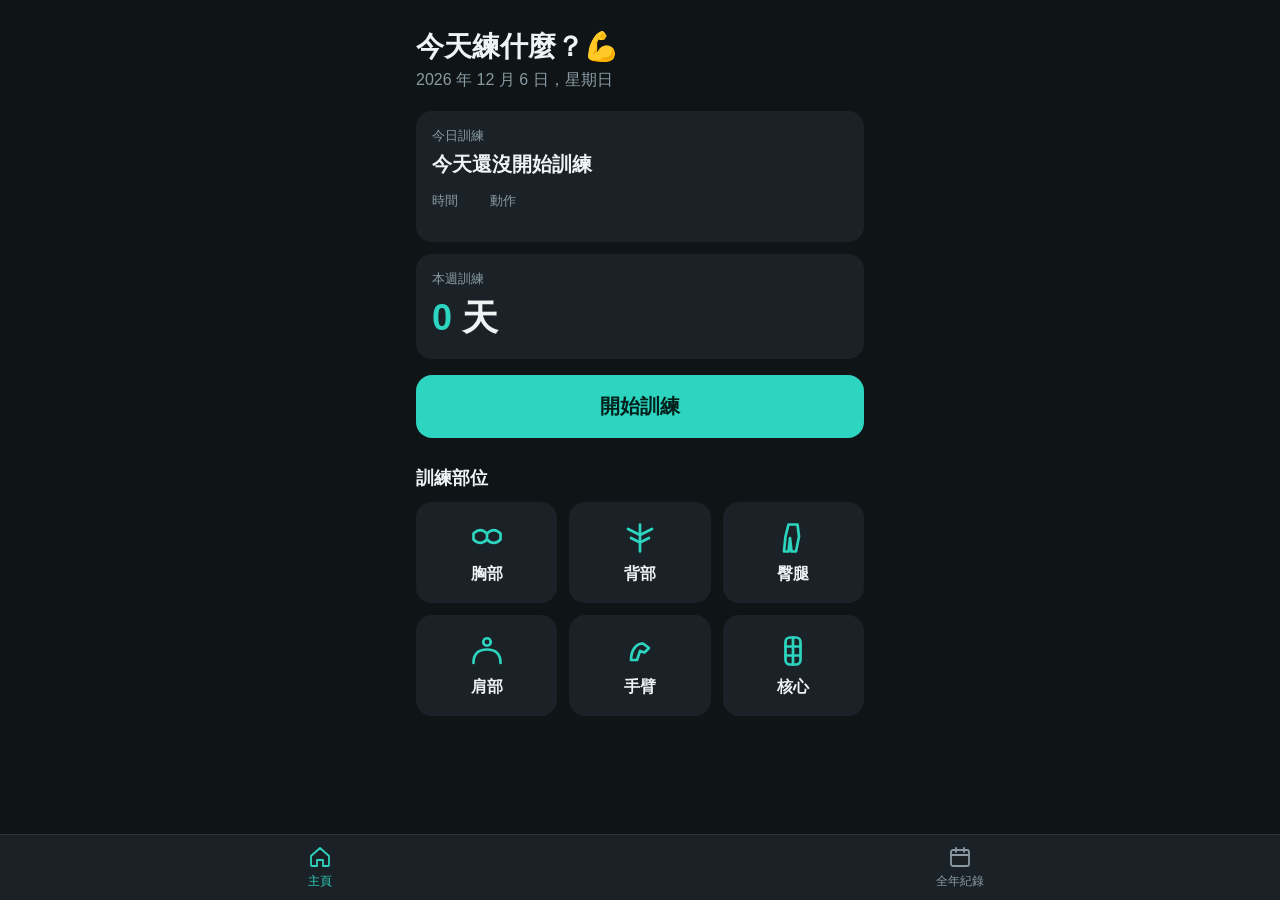
==== index.html @ 75ea5c28 "Add home dashboard, exercise selection, record page, and yearly history calendar Co-Authored-By: Cla" ====
<!doctype html>
<html lang="zh-Hant">
<head>
<meta charset="utf-8">
<meta name="viewport" content="width=device-width, initial-scale=1, viewport-fit=cover">
<meta name="theme-color" content="#0f1417">
<title>今天練什麼？</title>
<link rel="stylesheet" href="style.css">
</head>
<body>
<main class="home">
  <h1>今天練什麼？💪</h1>
  <p class="date" id="today-date"></p>

  <section class="card status" id="status-card" aria-live="polite">
    <p class="label">今日訓練</p>
    <p class="status-main" id="status-main"></p>
    <div class="stats" id="stats" hidden>
      <div><p class="stat-v" id="stat-time"></p><p class="stat-l">時間</p></div>
      <div><p class="stat-v" id="stat-count"></p><p class="stat-l">動作</p></div>
    </div>
    <div class="ex-cards" id="ex-cards" hidden></div>
    <button class="finish" id="finish-btn" type="button" hidden>完成今日訓練</button>
  </section>

  <section class="card week">
    <p class="label">本週訓練</p>
    <p class="week-count"><span id="week-count">0</span> 天</p>
  </section>

  <button class="cta" id="cta" type="button">開始訓練</button>

  <section id="parts-section">
    <h2>訓練部位</h2>
    <div class="grid" id="parts-grid"></div>
  </section>
</main>
<script src="shared.js"></script>
<script src="app.js"></script>
</body>
</html>
---- style.css ----
:root{--bg:#0f1417;--card:#1a2227;--card-hi:#232d33;--text:#eef3f5;--muted:#8a9aa3;--accent:#2dd4bf;--accent-ink:#04201c}
*{box-sizing:border-box;-webkit-tap-highlight-color:transparent}
body{margin:0;background:var(--bg);color:var(--text);font-family:-apple-system,BlinkMacSystemFont,"PingFang TC","Noto Sans TC",sans-serif}
.home{max-width:480px;margin:0 auto;padding:max(20px,env(safe-area-inset-top)) 16px max(32px,env(safe-area-inset-bottom))}
h1{margin:8px 0 4px;font-size:28px}
h2{font-size:18px;margin:28px 0 12px}
.date{margin:0 0 20px;color:var(--muted)}
.card{background:var(--card);border-radius:16px;padding:16px;margin-bottom:12px}
.label{margin:0 0 6px;font-size:13px;color:var(--muted)}
.status-main{margin:0;font-size:20px;font-weight:600}
.status-sub{margin:6px 0 0;color:var(--muted);font-size:14px}
.status.active{border:1px solid var(--accent)}
.status.active .status-main{color:var(--accent)}
.week-count{margin:0;font-size:36px;font-weight:700}
.week-count span{color:var(--accent)}
.cta{width:100%;margin-top:4px;padding:18px;border:0;border-radius:16px;background:var(--accent);color:var(--accent-ink);font-size:20px;font-weight:700;cursor:pointer;transition:transform .1s}
.cta:active{transform:scale(.97)}
.grid{display:grid;grid-template-columns:repeat(2,1fr);gap:12px}
@media(min-width:360px){.grid{grid-template-columns:repeat(3,1fr)}}
.part{display:flex;flex-direction:column;align-items:center;gap:8px;padding:18px 8px;background:var(--card);border-radius:16px;color:var(--text);text-decoration:none;font-weight:600;transition:transform .1s,background .1s}
.part:active{transform:scale(.95);background:var(--card-hi)}
.part svg{width:36px;height:36px;stroke:var(--accent);fill:none;stroke-width:1.8;stroke-linecap:round;stroke-linejoin:round}
.grid.pulse .part{animation:pulse .6s}
@keyframes pulse{50%{background:var(--card-hi);box-shadow:0 0 0 2px var(--accent)}}
.home,.page{padding-bottom:calc(88px + env(safe-area-inset-bottom))}
.page{max-width:480px;margin:0 auto;padding:max(20px,env(safe-area-inset-top)) 16px}
.tabbar{position:fixed;left:0;right:0;bottom:0;display:flex;background:var(--card);border-top:1px solid #2a353c;padding-bottom:env(safe-area-inset-bottom);z-index:10}
.tabbar a{flex:1;display:flex;flex-direction:column;align-items:center;gap:4px;padding:10px 0;color:var(--muted);text-decoration:none;font-size:12px}
.tabbar a.on{color:var(--accent)}
.tabbar svg{width:24px;height:24px;stroke:currentColor;fill:none;stroke-width:1.8;stroke-linecap:round;stroke-linejoin:round}
.tabbar a:active{background:var(--card-hi)}
.back{display:inline-block;color:var(--accent);text-decoration:none;padding:6px 0;font-size:15px}
.page h1{margin:4px 0 4px}
.hint{margin:0 0 16px;color:var(--muted);font-size:14px}
.ex-list{list-style:none;margin:0;padding:0;display:flex;flex-direction:column;gap:8px}
.ex{display:flex;align-items:center;justify-content:space-between;width:100%;padding:16px;border:1px solid transparent;border-radius:14px;background:var(--card);color:var(--text);font:inherit;font-size:16px;text-align:left;cursor:pointer;transition:transform .1s,background .1s}
.ex:active{transform:scale(.98);background:var(--card-hi)}
.ex .mark{width:22px;height:22px;border-radius:50%;border:2px solid #3a4851;display:grid;place-items:center;font-size:14px;color:var(--accent-ink)}
.ex.sel{border-color:var(--accent)}
.ex.sel .mark{background:var(--accent);border-color:var(--accent)}
.cal-head{display:flex;align-items:center;justify-content:space-between;margin:8px 0 12px}
.cal-head h2{margin:0;font-size:18px}
.cal-head button{width:40px;height:40px;border:0;border-radius:12px;background:var(--card);color:var(--text);font-size:18px;cursor:pointer}
.cal-head button:active{background:var(--card-hi)}
.year-sum{margin:0 0 12px;color:var(--muted);font-size:14px}
.year-sum b{color:var(--accent)}
.cal{display:grid;grid-template-columns:repeat(7,1fr);gap:4px}
.cal .dow{text-align:center;font-size:12px;color:var(--muted);padding:4px 0}
.cal .day{position:relative;aspect-ratio:1;border:0;border-radius:12px;background:var(--card);color:var(--text);font:inherit;font-size:15px;cursor:pointer}
.cal .day.empty{background:none;cursor:default}
.cal .day:not(.empty):active{background:var(--card-hi)}
.cal .day.today{outline:1px solid var(--muted)}
.cal .day.has::after{content:"";position:absolute;left:50%;bottom:6px;width:6px;height:6px;margin-left:-3px;border-radius:50%;background:var(--accent)}
.cal .day.sel{background:var(--accent);color:var(--accent-ink);font-weight:700}
.cal .day.sel::after{background:var(--accent-ink)}
.day-detail{margin-top:20px}
.day-detail h3{margin:0 0 10px;font-size:16px}
.rec{background:var(--card);border-radius:14px;padding:14px;margin-bottom:8px}
.rec .part-name{margin:0 0 6px;color:var(--accent);font-size:13px;font-weight:600}
.rec ul{margin:0;padding-left:18px}
.rec li{padding:2px 0}
.empty-note{color:var(--muted);font-size:14px}
.stats{display:flex;gap:32px;margin-top:12px}
.stat-v{margin:0;font-size:32px;font-weight:700;font-variant-numeric:tabular-nums;color:var(--accent)}
.stat-l{margin:2px 0 0;font-size:13px;color:var(--muted)}
.ex-cards{display:flex;flex-direction:column;gap:8px;margin-top:16px}
.ex-card{display:flex;align-items:center;justify-content:space-between;padding:14px;border-radius:12px;background:var(--card-hi);color:var(--text);text-decoration:none;transition:transform .1s}
.ex-card:active{transform:scale(.98)}
.ex-name{margin:0;font-size:16px;font-weight:600}
.ex-meta{margin:3px 0 0;font-size:13px;color:var(--muted)}
.chev{color:var(--muted);font-size:22px}
.finish{width:100%;margin-top:14px;padding:12px;border:1px solid var(--accent);border-radius:12px;background:none;color:var(--accent);font:inherit;font-size:15px;font-weight:600;cursor:pointer}
.finish:active{background:var(--card-hi)}
/* record page */
.rec-bar{display:flex;align-items:center;justify-content:space-between;gap:8px;margin-bottom:12px}
.rec-bar h1{flex:1;margin:0;font-size:20px;text-align:center}
.icon-btn{width:40px;height:40px;border:0;border-radius:12px;background:none;color:var(--accent);display:grid;place-items:center;text-decoration:none;font-size:24px;cursor:pointer}
.icon-btn:active{background:var(--card)}
.icon-btn svg{width:24px;height:24px;stroke:currentColor;fill:none;stroke-width:1.8;stroke-linecap:round;stroke-linejoin:round}
.date-row{display:flex;gap:8px;align-items:center;margin-bottom:16px;color:var(--muted)}
.date-row b{color:var(--text)}
.sets-head,.set-row{display:grid;grid-template-columns:48px 1fr 1fr 36px;gap:10px;align-items:center}
.sets-head{padding-bottom:8px;border-bottom:1px solid #2a353c;color:var(--muted);font-size:14px;text-align:center}
.set-row{margin-top:10px}
.set-no{text-align:center;font-weight:700}
.set-row input{width:100%;padding:14px 8px;border:1px solid transparent;border-radius:12px;background:#1f2e2c;color:var(--text);font:inherit;font-size:20px;font-weight:700;text-align:center}
.set-row input:focus{outline:none;border-color:var(--accent)}
.set-del{border:0;background:none;color:var(--muted);font-size:20px;cursor:pointer}
.rest{display:flex;align-items:center;justify-content:space-between;gap:8px;margin-top:20px;padding:16px;border-radius:16px;background:var(--card)}
.rest .label{margin:0}
.rest-time{margin:0;font-size:40px;font-weight:700;font-variant-numeric:tabular-nums}
.rest.run .rest-time{color:var(--accent)}
.rest-ctl{display:flex;align-items:center;gap:8px}
.pill{padding:12px;border:0;border-radius:12px;background:var(--card-hi);color:var(--text);font:inherit;font-size:14px;font-weight:600;cursor:pointer}
.play{width:52px;height:52px;border:0;border-radius:50%;background:var(--accent);color:var(--accent-ink);font-size:20px;cursor:pointer}
.add-set{width:100%;margin-top:16px;padding:16px;border:1px dashed #3a4851;border-radius:14px;background:none;color:var(--accent);font:inherit;font-size:17px;font-weight:600;cursor:pointer}
.save{width:100%;margin-top:12px;padding:16px;border:0;border-radius:16px;background:var(--accent);color:var(--accent-ink);font:inherit;font-size:18px;font-weight:700;cursor:pointer}
.sheet{position:fixed;inset:0;z-index:20;background:rgba(0,0,0,.6);display:flex;align-items:flex-end}
.sheet[hidden]{display:none}
.sheet-in{width:100%;max-width:480px;margin:0 auto;max-height:70vh;overflow:auto;padding:20px 16px 32px;border-radius:20px 20px 0 0;background:var(--bg)}
.sheet-in h3{margin:0 0 12px}
.sheet-in .rec p{margin:0;color:var(--muted);font-size:13px}
.sheet-in .rec li{list-style:none}
.sets-line{color:var(--muted)}
.pill{white-space:nowrap;padding:12px 10px}.rest-time{font-size:36px}
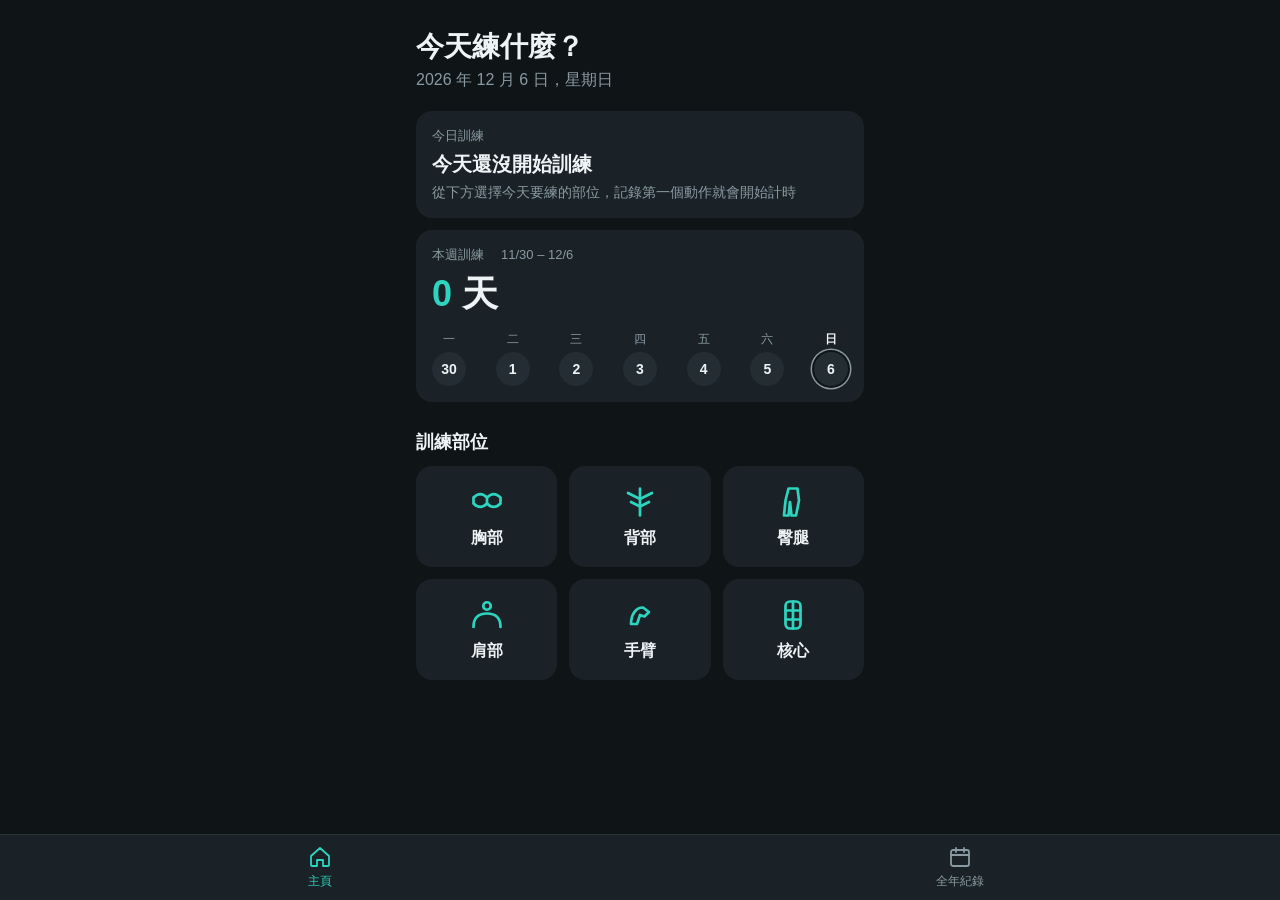
==== commit 22745c8e: "Add exercise cards with animated GIFs, per-set rest, UX polish, and dashboard updates Co-Authored-By" ====
--- a/index.html
+++ b/index.html
@@ -9,12 +9,13 @@
 </head>
 <body>
 <main class="home">
-  <h1>今天練什麼？💪</h1>
+  <h1>今天練什麼？</h1>
   <p class="date" id="today-date"></p>
 
   <section class="card status" id="status-card" aria-live="polite">
     <p class="label">今日訓練</p>
     <p class="status-main" id="status-main"></p>
+    <p class="status-sub" id="status-sub" hidden></p>
     <div class="stats" id="stats" hidden>
       <div><p class="stat-v" id="stat-time"></p><p class="stat-l">時間</p></div>
       <div><p class="stat-v" id="stat-count"></p><p class="stat-l">動作</p></div>
@@ -24,11 +25,10 @@
   </section>
 
   <section class="card week">
-    <p class="label">本週訓練</p>
+    <p class="label">本週訓練<span class="range" id="week-range"></span></p>
     <p class="week-count"><span id="week-count">0</span> 天</p>
+    <div class="week-dots" id="week-dots" aria-hidden="true"></div>
   </section>
-
-  <button class="cta" id="cta" type="button">開始訓練</button>
 
   <section id="parts-section">
     <h2>訓練部位</h2>
--- a/style.css
+++ b/style.css
@@ -79,7 +79,7 @@
 .icon-btn svg{width:24px;height:24px;stroke:currentColor;fill:none;stroke-width:1.8;stroke-linecap:round;stroke-linejoin:round}
 .date-row{display:flex;gap:8px;align-items:center;margin-bottom:16px;color:var(--muted)}
 .date-row b{color:var(--text)}
-.sets-head,.set-row{display:grid;grid-template-columns:48px 1fr 1fr 36px;gap:10px;align-items:center}
+.sets-head,.set-row{display:grid;grid-template-columns:32px 1fr 1fr 1fr 28px;gap:8px;align-items:center}
 .sets-head{padding-bottom:8px;border-bottom:1px solid #2a353c;color:var(--muted);font-size:14px;text-align:center}
 .set-row{margin-top:10px}
 .set-no{text-align:center;font-weight:700}
@@ -103,3 +103,85 @@
 .sheet-in .rec li{list-style:none}
 .sets-line{color:var(--muted)}
 .pill{white-space:nowrap;padding:12px 10px}.rest-time{font-size:36px}
+.sec{margin:20px 0 10px;font-size:16px}
+.ex-grid{display:grid;grid-template-columns:repeat(2,1fr);gap:10px}
+.ex-tile{position:relative;border-radius:16px;background:var(--card);border:1px solid transparent;transition:transform .1s,background .1s}
+.ex-tile:active{transform:scale(.97);background:var(--card-hi)}
+.ex-tile.done{border-color:var(--accent)}
+.ex-open{display:flex;flex-direction:column;justify-content:flex-end;gap:6px;min-height:96px;padding:14px 44px 14px 14px;color:var(--text);text-decoration:none}
+.ex-tile-name{font-size:16px;font-weight:600;line-height:1.3}
+.ex-tile-tag{align-self:flex-start;padding:2px 8px;border-radius:8px;background:var(--accent);color:var(--accent-ink);font-size:12px;font-weight:600}
+.star{position:absolute;top:4px;right:4px;width:40px;height:40px;border:0;border-radius:12px;background:none;color:var(--muted);font-size:22px;cursor:pointer}
+.star.on{color:#fbbf24}
+.star:active{background:var(--card-hi)}
+.actions{display:grid;grid-template-columns:1fr 1fr;gap:10px;margin-top:16px}
+.act{padding:16px 8px;border:1px solid var(--accent);border-radius:14px;background:none;color:var(--accent);font:inherit;font-size:16px;font-weight:600;cursor:pointer;transition:transform .1s}
+.act:active{transform:scale(.97);background:var(--card-hi)}
+.act.on{background:var(--accent);color:var(--accent-ink)}
+.last{margin:-8px 0 14px;color:var(--muted);font-size:14px;cursor:pointer;text-decoration:underline dotted}
+.sheet-in .rec .part-name{color:var(--accent)}
+.rest-row .set-no{font-size:18px}
+.rest-field{grid-column:2 / 4;display:flex;align-items:center;justify-content:center;gap:8px;padding:8px;border-radius:12px;background:var(--card);color:var(--muted)}
+.rest-field input{width:90px;padding:8px;font-size:18px}
+.set-row.rest-row .set-del{grid-column:4}
+.cal .day.has{background:rgba(45,212,191,.18);box-shadow:inset 0 0 0 1px var(--accent);font-weight:700}
+.cal .day.has::after{width:7px;height:7px;margin-left:-3.5px;bottom:5px}
+.cal .day.sel.has{background:var(--accent);box-shadow:none}
+.legend{display:flex;align-items:center;gap:6px;margin:12px 0 0;color:var(--muted);font-size:13px}
+.legend i{width:10px;height:10px;border-radius:50%;background:var(--accent)}
+.fig{display:block;width:100%;height:auto;border-radius:10px}
+.fig-body{fill:none;stroke:var(--accent);stroke-width:3;stroke-linecap:round;stroke-linejoin:round}
+.fig-prop{fill:none;stroke:#6b7c86;stroke-width:2.2;stroke-linecap:round;stroke-linejoin:round}
+.fig-prop .floor{stroke:#2a353c}
+.ex-open{min-height:0;justify-content:flex-start;gap:4px;padding:10px 10px 12px}
+.ex-open .fig{margin-bottom:2px}
+.ex-tile-name{padding:0 2px}
+.set-row input{padding:14px 4px;font-size:18px}
+.set-row input[data-k=rest]{background:var(--card);color:var(--text)}
+.set-row input[data-k=rest]:focus{color:var(--text)}
+
+/* --- UX polish --- */
+.toast{position:fixed;left:50%;bottom:calc(84px + env(safe-area-inset-bottom));transform:translateX(-50%);z-index:30;padding:10px 18px;border-radius:20px;background:var(--accent);color:var(--accent-ink);font-size:14px;font-weight:600;box-shadow:0 4px 16px rgba(0,0,0,.4);transition:opacity .35s,transform .35s;white-space:nowrap}
+.toast.out{opacity:0;transform:translate(-50%,8px)}
+.savebar{position:fixed;left:0;right:0;bottom:calc(64px + env(safe-area-inset-bottom));z-index:9;padding:12px 16px;background:linear-gradient(transparent,var(--bg) 35%)}
+.savebar .save{display:block;max-width:448px;margin:0 auto}
+.page:has(+ .savebar){padding-bottom:calc(176px + env(safe-area-inset-bottom))}
+.chip{padding:8px 14px;border:1px solid var(--accent);border-radius:16px;background:none;color:var(--accent);font:inherit;font-size:13px;font-weight:600;cursor:pointer;white-space:nowrap}
+.chip:active{background:var(--card-hi)}
+.last-row{display:flex;align-items:center;justify-content:space-between;gap:10px;margin:-4px 0 14px}
+.last-row .last{margin:0;padding:6px 0;border:0;background:none;color:var(--muted);font:inherit;font-size:14px;text-align:left;text-decoration:underline dotted;cursor:pointer}
+.sum-row{display:flex;align-items:center;justify-content:space-between;gap:10px;margin-bottom:4px}
+.sum-row .year-sum{margin:0}
+.sheet-head{display:flex;align-items:center;justify-content:space-between;margin-bottom:8px}
+.sheet-head h3{margin:0}
+.week-dots{display:flex;justify-content:space-between;margin-top:12px}
+.wd{display:flex;flex-direction:column;align-items:center;gap:4px;font-size:12px;color:var(--muted)}
+.wd i{display:grid;place-items:center;width:34px;height:34px;border-radius:50%;background:var(--card-hi);font-style:normal;font-size:14px;font-weight:600;color:var(--text)}
+.wd em{font-style:normal}
+.wd.on i{background:var(--accent);color:var(--accent-ink)}
+.wd.today{color:var(--text);font-weight:700}
+.wd.today i{box-shadow:0 0 0 2px var(--bg),0 0 0 3.5px var(--muted)}
+.set-del{height:44px}
+.star{width:44px;height:44px}
+.set-row input{min-height:50px}
+.tabbar{min-height:64px}
+[hidden]{display:none!important}
+
+.dialog-bg{position:fixed;inset:0;z-index:40;display:grid;place-items:center;padding:24px;background:rgba(0,0,0,.6)}
+.dialog{width:100%;max-width:340px;padding:20px;border-radius:18px;background:var(--card)}
+.dialog p{margin:0 0 18px;font-size:16px;line-height:1.5}
+.dialog-btns{display:flex;gap:10px}
+.dialog-btns button{flex:1;padding:14px;border:0;border-radius:12px;font:inherit;font-size:16px;font-weight:600;cursor:pointer}
+.d-cancel{background:var(--card-hi);color:var(--text)}
+.d-ok{background:var(--accent);color:var(--accent-ink)}
+
+.ic{width:1em;height:1em;stroke:currentColor;fill:none;stroke-width:2;stroke-linecap:round;stroke-linejoin:round;vertical-align:-.15em}
+.ic.fill{fill:currentColor}
+.star .ic{width:22px;height:22px}
+.set-del .ic{width:18px;height:18px}
+.sec{display:flex;align-items:center;gap:6px}
+.sec-ic{display:inline-flex;color:#fbbf24}
+.status-main .ic{width:1.1em;height:1.1em;margin-right:2px}
+.date-row{align-items:center}
+.date-row #cal-ic{display:inline-flex;color:var(--accent);font-size:20px}
+.range{margin-left:4px;color:var(--muted)}
